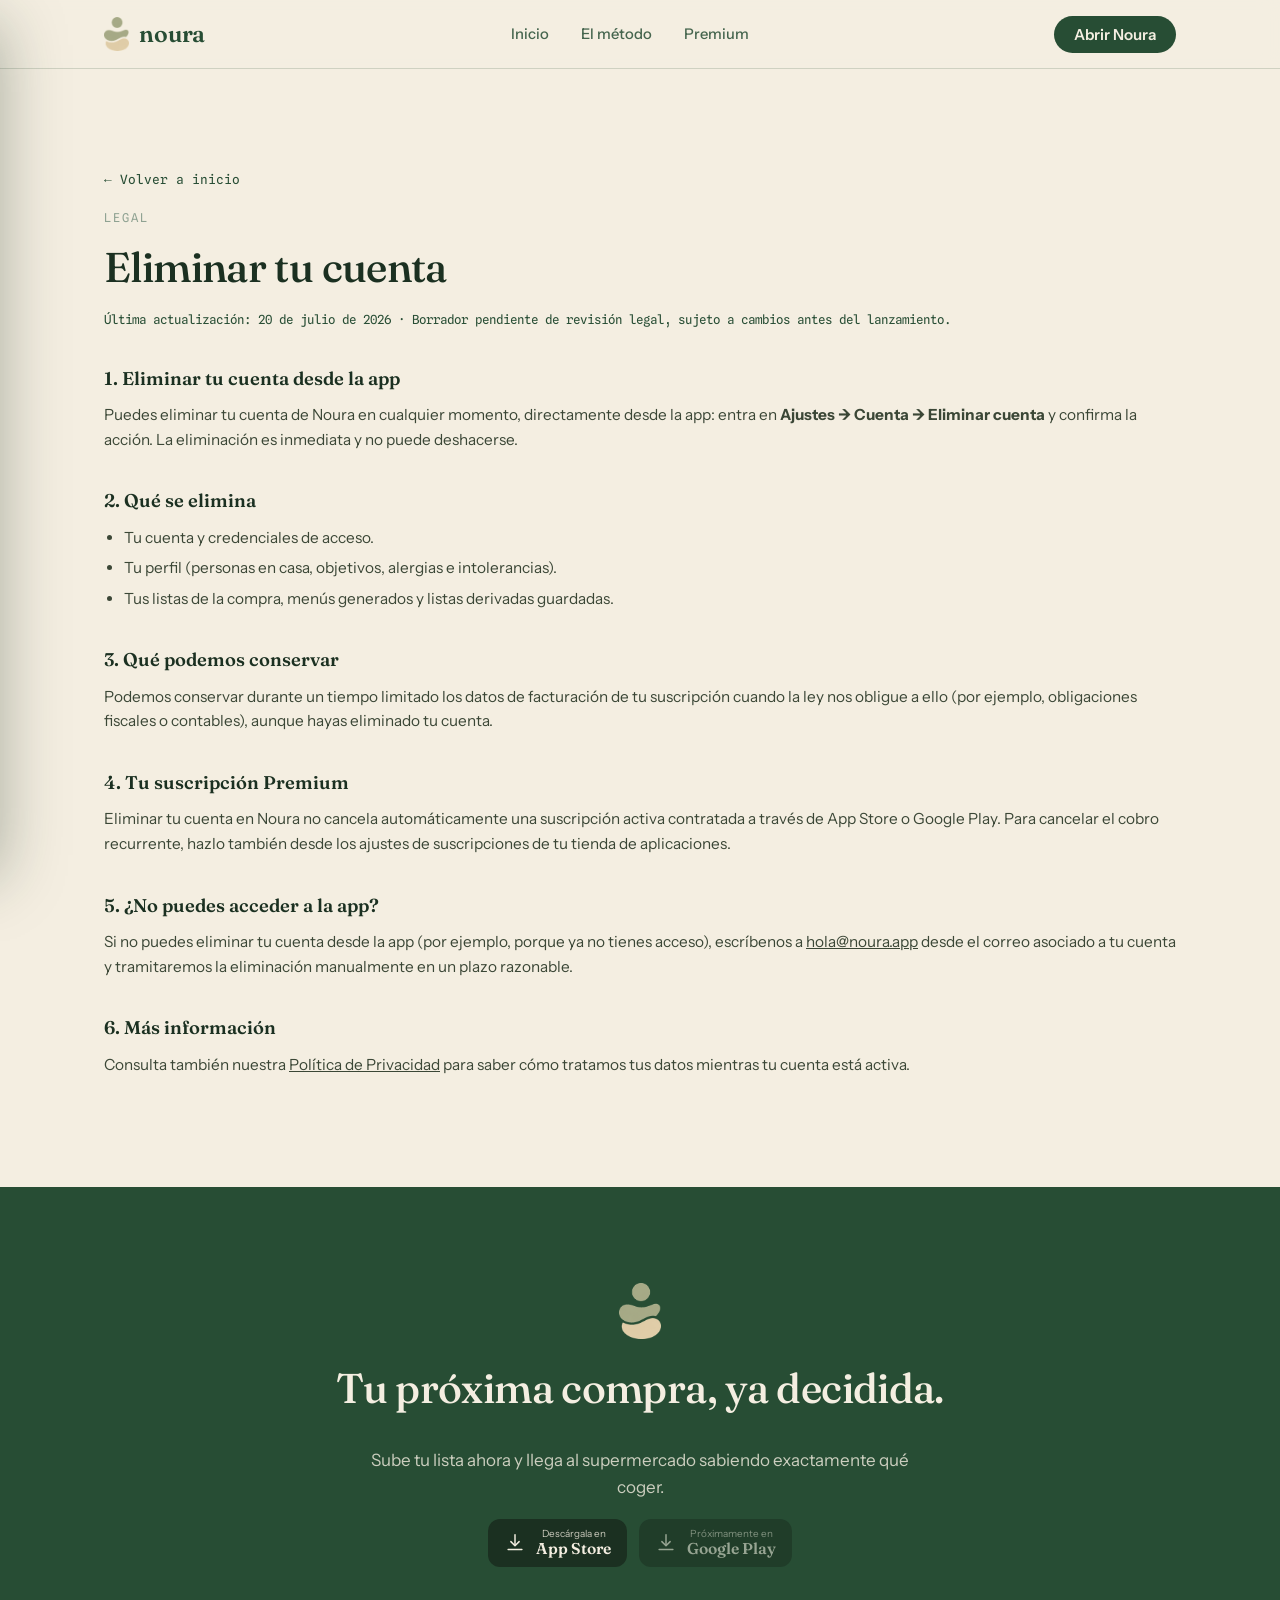
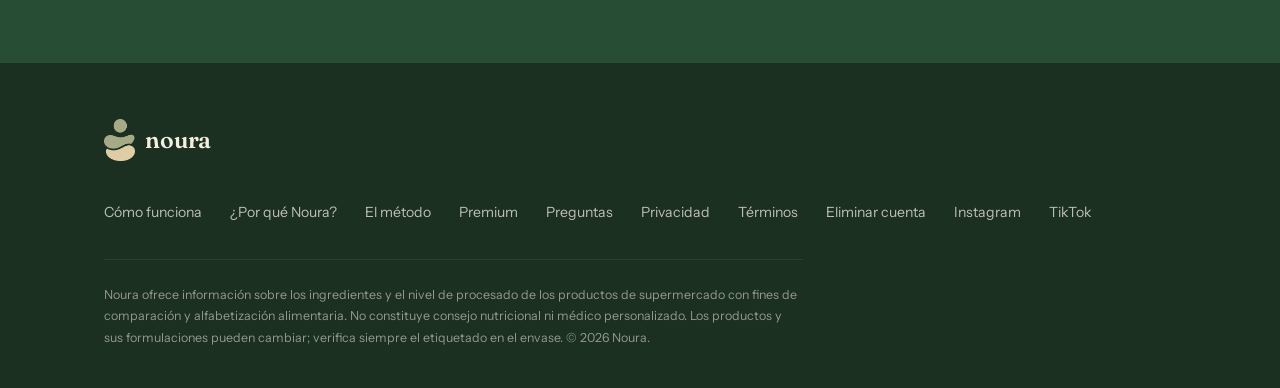
==== eliminar-cuenta.html @ 571567cc "Align marketing copy with real app, add store badges and legal pages Remove "gratis y sin límites" c" ====
<!DOCTYPE html>
<html lang="es">
<head>
<meta charset="UTF-8">
<meta name="viewport" content="width=device-width, initial-scale=1.0">
<title>Eliminar cuenta — Noura</title>
<meta name="description" content="Cómo eliminar tu cuenta de Noura y qué pasa con tus datos.">
<link rel="icon" type="image/png" href="favicon.png">
<link rel="preconnect" href="https://fonts.googleapis.com">
<link rel="preconnect" href="https://fonts.gstatic.com" crossorigin>
<link href="https://fonts.googleapis.com/css2?family=Fraunces:opsz,wght@9..144,400;9..144,500;9..144,600&family=Instrument+Sans:ital,wght@0,400;0,500;0,600;1,400&family=Spline+Sans+Mono:wght@400;500&display=swap" rel="stylesheet">
<link rel="stylesheet" href="styles.css">
</head>
<body>

<header>
  <div class="wrap nav">
    <a class="logo" href="index.html"><img src="logo.png" alt="">noura</a>
    <ul class="nav-links">
      <li><a href="index.html">Inicio</a></li>
      <li><a href="metodo.html">El método</a></li>
      <li><a href="premium.html">Premium</a></li>
    </ul>
    <div class="nav-actions">
      <button type="button" class="btn btn-primary">Abrir Noura</button>
      <button class="nav-toggle" aria-label="Abrir menú" aria-expanded="false" aria-controls="mobileDrawer">
        <span></span><span></span><span></span>
      </button>
    </div>
  </div>
</header>

<div class="drawer-overlay"></div>
<nav class="drawer" id="mobileDrawer" aria-label="Menú">
  <div class="drawer-head">
    <a class="logo" href="index.html"><img src="logo.png" alt="">noura</a>
    <button class="drawer-close" aria-label="Cerrar menú">&times;</button>
  </div>
  <ul class="drawer-links">
    <li><a href="index.html">Inicio</a></li>
    <li><a href="metodo.html">El método</a></li>
    <li><a href="premium.html">Premium</a></li>
  </ul>
  <button type="button" class="btn btn-primary">Abrir Noura</button>
</nav>

<main id="top">

<!-- ELIMINAR CUENTA -->
<section id="eliminar-cuenta">
  <div class="wrap">
    <a class="page-back reveal" href="index.html">← Volver a inicio</a>
    <p class="sec-eyebrow reveal">Legal</p>
    <h2 class="reveal">Eliminar tu cuenta</h2>
    <p class="legal-updated reveal">Última actualización: 20 de julio de 2026 · Borrador pendiente de revisión legal, sujeto a cambios antes del lanzamiento.</p>

    <div class="legal-content reveal">
      <h3>1. Eliminar tu cuenta desde la app</h3>
      <p>Puedes eliminar tu cuenta de Noura en cualquier momento, directamente desde la app: entra en <strong>Ajustes → Cuenta → Eliminar cuenta</strong> y confirma la acción. La eliminación es inmediata y no puede deshacerse.</p>

      <h3>2. Qué se elimina</h3>
      <ul>
        <li>Tu cuenta y credenciales de acceso.</li>
        <li>Tu perfil (personas en casa, objetivos, alergias e intolerancias).</li>
        <li>Tus listas de la compra, menús generados y listas derivadas guardadas.</li>
      </ul>

      <h3>3. Qué podemos conservar</h3>
      <p>Podemos conservar durante un tiempo limitado los datos de facturación de tu suscripción cuando la ley nos obligue a ello (por ejemplo, obligaciones fiscales o contables), aunque hayas eliminado tu cuenta.</p>

      <h3>4. Tu suscripción Premium</h3>
      <p>Eliminar tu cuenta en Noura no cancela automáticamente una suscripción activa contratada a través de App Store o Google Play. Para cancelar el cobro recurrente, hazlo también desde los ajustes de suscripciones de tu tienda de aplicaciones.</p>

      <h3>5. ¿No puedes acceder a la app?</h3>
      <p>Si no puedes eliminar tu cuenta desde la app (por ejemplo, porque ya no tienes acceso), escríbenos a <a href="mailto:hola@noura.app">hola@noura.app</a> desde el correo asociado a tu cuenta y tramitaremos la eliminación manualmente en un plazo razonable.</p>

      <h3>6. Más información</h3>
      <p>Consulta también nuestra <a href="privacidad.html">Política de Privacidad</a> para saber cómo tratamos tus datos mientras tu cuenta está activa.</p>
    </div>
  </div>
</section>

<!-- CTA FINAL -->
<section class="cta-final">
  <div class="wrap">
    <img class="reveal" src="logo.png" alt="">
    <h2 class="reveal">Tu próxima compra, ya decidida.</h2>
    <p class="reveal">Sube tu lista ahora y llega al supermercado sabiendo exactamente qué coger.</p>
    <!-- Nota: sustituir el href="#" por la ficha real de App Store en cuanto Apple apruebe la app -->
    <div class="store-badges reveal">
      <a class="store-badge" href="#" aria-label="Descárgala en el App Store">
        <svg class="store-badge-icon" viewBox="0 0 24 24" fill="none" stroke="currentColor" stroke-width="1.6" stroke-linecap="round" stroke-linejoin="round" aria-hidden="true"><path d="M12 3v11"/><path d="M7.5 10.5 12 15l4.5-4.5"/><path d="M4.5 19h15"/></svg>
        <span><small>Descárgala en</small><strong>App Store</strong></span>
      </a>
      <span class="store-badge store-badge-soon" aria-disabled="true">
        <svg class="store-badge-icon" viewBox="0 0 24 24" fill="none" stroke="currentColor" stroke-width="1.6" stroke-linecap="round" stroke-linejoin="round" aria-hidden="true"><path d="M12 3v11"/><path d="M7.5 10.5 12 15l4.5-4.5"/><path d="M4.5 19h15"/></svg>
        <span><small>Próximamente en</small><strong>Google Play</strong></span>
      </span>
    </div>
  </div>
</section>

</main>

<footer>
  <div class="wrap">
    <div class="foot-grid">
      <a class="logo" href="index.html"><img src="logo.png" alt="">noura</a>
      <ul class="foot-links">
        <li><a href="index.html#como-funciona">Cómo funciona</a></li>
        <li><a href="index.html#diferencia">¿Por qué Noura?</a></li>
        <li><a href="metodo.html">El método</a></li>
        <li><a href="premium.html">Premium</a></li>
        <li><a href="index.html#faq">Preguntas</a></li>
        <li><a href="privacidad.html">Privacidad</a></li>
        <li><a href="terminos.html">Términos</a></li>
        <li><a href="eliminar-cuenta.html">Eliminar cuenta</a></li>
        <li><a href="https://www.instagram.com/noura.aio/" target="_blank" rel="noopener">Instagram</a></li>
        <li><a href="https://www.tiktok.com/@noura.aio" target="_blank" rel="noopener">TikTok</a></li>
      </ul>
    </div>
    <p class="disclaimer">Noura ofrece información sobre los ingredientes y el nivel de procesado de los productos de supermercado con fines de comparación y alfabetización alimentaria. No constituye consejo nutricional ni médico personalizado. Los productos y sus formulaciones pueden cambiar; verifica siempre el etiquetado en el envase. © 2026 Noura.</p>
  </div>
</footer>

<script src="script.js"></script>

</body>
</html>
---- styles.css ----
:root{
  --cream:#F4EEE1;
  --cream-deep:#EDE4D2;
  --forest:#274D34;
  --dark:#1B3021;
  --sage:#8FA292;
  --sand:#E0CDA8;
  --ink:#22301F;
  --line:rgba(39,77,52,.18);
  --display:"Fraunces",Georgia,serif;
  --body:"Instrument Sans",system-ui,sans-serif;
  --mono:"Spline Sans Mono",ui-monospace,monospace;
}
*{margin:0;padding:0;box-sizing:border-box}
html{scroll-behavior:smooth}
@media(prefers-reduced-motion:reduce){html{scroll-behavior:auto}}
body{
  font-family:var(--body);
  background:var(--cream);
  color:var(--ink);
  line-height:1.6;
  font-size:17px;
  -webkit-font-smoothing:antialiased;
}
body.drawer-open{overflow:hidden}
a{color:inherit}
a:focus-visible,button:focus-visible{outline:2px solid var(--forest);outline-offset:3px;border-radius:2px}
.wrap{max-width:1120px;margin:0 auto;padding:0 24px}

/* ---------- Nav ---------- */
header{
  position:sticky;top:0;z-index:50;
  background:rgba(244,238,225,.92);
  backdrop-filter:blur(10px);
  border-bottom:1px solid var(--line);
}
.nav{display:flex;align-items:center;justify-content:space-between;height:68px;gap:12px}
.logo{
  display:flex;align-items:center;gap:10px;
  font-family:var(--display);font-weight:600;font-size:1.45rem;
  color:var(--forest);text-decoration:none;letter-spacing:-.01em;
}
.logo img{height:34px;width:auto;display:block}
footer .logo img{height:42px}
.nav-links{display:flex;gap:32px;align-items:center;list-style:none}
.nav-links a{
  text-decoration:none;font-size:.92rem;font-weight:500;
  color:var(--forest);opacity:.85;transition:opacity .2s;
}
.nav-links a:hover{opacity:1}
.btn{
  display:inline-block;text-decoration:none;font-weight:600;font-size:.95rem;
  padding:12px 24px;border-radius:100px;transition:transform .15s,box-shadow .15s;
  border:none;cursor:pointer;font-family:var(--body);
}
.btn-primary{background:var(--forest);color:var(--cream)}
.btn-primary:hover{transform:translateY(-1px);box-shadow:0 6px 20px rgba(27,48,33,.25)}
.btn-ghost{background:transparent;color:var(--forest);border:1.5px solid var(--forest)}
.btn-ghost:hover{background:rgba(39,77,52,.06)}
.nav .btn{padding:9px 20px}
.nav-actions{display:flex;align-items:center;gap:10px}
.nav-toggle{
  display:none;flex-direction:column;justify-content:center;gap:5px;
  width:36px;height:36px;background:none;border:none;cursor:pointer;padding:0;flex:none;
}
.nav-toggle span{display:block;width:22px;height:2px;background:var(--forest);border-radius:2px}
@media(max-width:800px){
  .nav-links{display:none}
  .nav-toggle{display:flex}
}

/* ---------- Mobile drawer ---------- */
.drawer-overlay{
  position:fixed;inset:0;background:rgba(27,48,33,.45);
  opacity:0;pointer-events:none;transition:opacity .25s ease;z-index:90;
}
.drawer-overlay.open{opacity:1;pointer-events:auto}
.drawer{
  position:fixed;top:0;left:0;bottom:0;width:min(78vw,320px);
  background:var(--cream);z-index:95;padding:22px 24px 28px;
  transform:translateX(-100%);transition:transform .3s ease;
  box-shadow:24px 0 60px -24px rgba(27,48,33,.35);
  display:flex;flex-direction:column;overflow-y:auto;
}
.drawer.open{transform:translateX(0)}
.drawer-head{display:flex;justify-content:space-between;align-items:center;margin-bottom:20px}
.drawer-close{
  background:none;border:none;font-size:1.7rem;line-height:1;
  color:var(--forest);cursor:pointer;padding:4px 8px;font-family:var(--body);
}
.drawer-links{display:flex;flex-direction:column;list-style:none}
.drawer-links a{
  text-decoration:none;color:var(--dark);font-weight:500;font-size:1.03rem;
  padding:14px 4px;border-bottom:1px solid var(--line);display:block;
}
.drawer .btn{margin-top:22px;text-align:center}

/* ---------- Hero ---------- */
.hero{padding:88px 0 96px;overflow:hidden}
.hero-grid{display:grid;grid-template-columns:1.05fr .95fr;gap:64px;align-items:start}
.eyebrow{
  font-family:var(--mono);font-size:.78rem;letter-spacing:.14em;
  text-transform:uppercase;color:var(--forest);opacity:.75;margin-bottom:22px;
}
h1{
  font-family:var(--display);font-weight:500;
  font-size:clamp(2.4rem,5vw,3.7rem);
  line-height:1.08;letter-spacing:-.02em;color:var(--dark);
  margin-bottom:24px;
}
h1 .accent{color:var(--sage)}
.hero p.lead{font-size:1.15rem;max-width:32em;color:var(--ink);opacity:.88;margin-bottom:34px}
.hero-ctas{display:flex;gap:14px;flex-wrap:wrap;align-items:center;margin-bottom:26px}
.hero-note{font-family:var(--mono);font-size:.78rem;color:var(--forest);opacity:.65}

/* claims crossed out */
.claims{display:flex;gap:10px;flex-wrap:wrap;margin-top:38px}
.claim{
  font-family:var(--mono);font-size:.75rem;letter-spacing:.06em;
  padding:6px 14px;border:1px solid var(--line);border-radius:100px;
  color:var(--forest);position:relative;opacity:.8;
}
.claim::after{
  content:"";position:absolute;left:8%;top:50%;height:1.5px;width:84%;
  background:var(--forest);transform:rotate(-4deg);
}

/* ---------- Demo card ---------- */
.demo-eyebrow{
  position:relative;
  font-family:var(--mono);font-size:.78rem;letter-spacing:.14em;
  text-transform:uppercase;color:var(--sage);
  padding-top:22px;margin-bottom:14px;
  display:none;
}
.demo-eyebrow::before{
  content:"";position:absolute;top:0;left:50%;width:100vw;
  transform:translateX(-50%);border-top:2px solid var(--sage);
}
@media(max-width:900px){.demo-eyebrow{display:block}}
.demo{
  background:var(--cream-deep);border:1px solid var(--sage);border-radius:20px;
  box-shadow:0 24px 60px -24px rgba(27,48,33,.28);
  padding:26px;position:relative;
}
.demo-head{
  display:flex;justify-content:space-between;align-items:center;
  padding-bottom:16px;border-bottom:1px dashed var(--line);margin-bottom:18px;
}
.demo-head .t{font-family:var(--display);font-weight:600;font-size:1.05rem;color:var(--dark)}
.demo-head .pill{
  font-family:var(--mono);font-size:.68rem;letter-spacing:.1em;text-transform:uppercase;
  background:var(--sand);color:var(--dark);padding:5px 12px;border-radius:100px;
}
.list-item{
  font-family:var(--mono);font-size:.85rem;color:var(--forest);
  padding:8px 0;display:flex;gap:10px;align-items:center;opacity:.55;
  transition:opacity .2s ease;
}
.list-item.active{opacity:1;font-weight:500}
.list-item .dot{width:6px;height:6px;border-radius:50%;background:var(--sage);flex:none}
.list-item.active .dot{background:var(--forest)}
.reco{
  margin-top:16px;background:var(--cream);border:1.5px solid var(--forest);
  border-radius:14px;padding:18px 18px 16px;
  transition:opacity .22s ease;
}
.reco.fading{opacity:0}
.reco .tag{
  font-family:var(--mono);font-size:.65rem;letter-spacing:.14em;text-transform:uppercase;
  color:var(--forest);opacity:.7;display:block;margin-bottom:6px;
  line-height:1.4;height:2.8em;overflow:hidden;
}
.reco-top{display:flex;gap:12px;align-items:center}
.reco-img{
  width:56px;height:56px;border-radius:10px;object-fit:cover;flex:none;
  border:1px solid var(--line);background:#fff;
}
.reco-top .reco-text{flex:1;min-width:0}
.reco .name{
  font-weight:600;color:var(--dark);margin-bottom:8px;
  height:3.4em;overflow:hidden;
}
.reco .ing{
  font-family:var(--mono);font-size:.76rem;line-height:1.7;color:var(--forest);
  background:rgba(143,162,146,.14);border-radius:8px;padding:10px 12px;margin-bottom:10px;
  height:7em;overflow:hidden;
}
.reco .why{font-size:.85rem;color:var(--ink);opacity:.85;height:3.4em;overflow:hidden}
.reco .alt{
  margin-top:10px;padding-top:10px;border-top:1px dashed var(--line);
  font-size:.8rem;color:var(--forest);opacity:.75;
}
.rejected{
  margin-top:12px;border:1px solid var(--line);border-radius:14px;
  padding:14px 18px;opacity:.75;transition:opacity .22s ease;
}
.rejected.fading{opacity:0}
.rejected .name{
  font-weight:500;color:var(--ink);text-decoration:line-through;text-decoration-color:var(--sage);
  margin-bottom:4px;font-size:.92rem;height:3.4em;overflow:hidden;
}
.rejected .why{font-size:.8rem;color:var(--forest);height:3.4em;overflow:hidden;display:block}
@media(max-width:900px){
  .hero{padding:56px 0 72px}
  .hero-grid{grid-template-columns:1fr;gap:48px}
}

/* ---------- Sticky in-page section nav (home) ---------- */
.section-nav{
  position:sticky;top:68px;z-index:40;
  background:rgba(244,238,225,.94);backdrop-filter:blur(8px);
  border-bottom:1px solid var(--line);
}
.section-nav .wrap{
  display:flex;gap:28px;padding:14px 24px;overflow-x:auto;position:relative;
}
.section-nav a{
  font-family:var(--mono);font-size:.8rem;font-weight:500;letter-spacing:.02em;
  color:var(--forest);opacity:.6;text-decoration:none;white-space:nowrap;
  padding-bottom:3px;border-bottom:2px solid transparent;
  transition:opacity .2s,border-color .2s;
}
.section-nav a:hover{opacity:.85}
.section-nav a.active{opacity:1;font-weight:600}
.nav-indicator{
  position:absolute;bottom:0;left:0;height:2px;background:var(--forest);
  width:0;transform:translateX(0);transition:transform .3s ease,width .3s ease;
  pointer-events:none;
}
@media(prefers-reduced-motion:reduce){.nav-indicator{transition:none}}

/* ---------- Sections ---------- */
section{padding:96px 0}
section[id]{scroll-margin-top:68px}
#como-funciona{background:var(--cream-deep);border-top:1px solid var(--line)}
.sec-eyebrow{
  font-family:var(--mono);font-size:.76rem;letter-spacing:.16em;
  text-transform:uppercase;color:var(--sage);margin-bottom:16px;
}
h2{
  font-family:var(--display);font-weight:500;
  font-size:clamp(1.9rem,3.6vw,2.6rem);line-height:1.15;
  letter-spacing:-.015em;color:var(--dark);margin-bottom:18px;max-width:20em;
}
.reveal.slide-left{transform:translateX(-32px)}
.reveal.slide-right{transform:translateX(32px)}
.sec-lead{font-size:1.08rem;max-width:36em;opacity:.85;margin-bottom:56px}

/* Steps */
.steps{display:grid;grid-template-columns:repeat(3,1fr);gap:28px}
.step{
  background:#FBF7EE;border:1px solid var(--line);border-radius:18px;padding:30px 28px;
}
.step .num{
  font-family:var(--display);font-size:2.2rem;font-weight:500;
  -webkit-text-stroke:1px var(--forest);color:transparent;display:block;margin-bottom:14px;
}
.step h3{font-family:var(--display);font-weight:600;font-size:1.2rem;color:var(--dark);margin-bottom:10px}
.step p{font-size:.94rem;opacity:.85}
@media(max-width:800px){.steps{grid-template-columns:1fr}}

/* Método (dark) */
.metodo{background:var(--dark);color:var(--cream)}
.metodo .sec-eyebrow{color:var(--sand)}
.metodo h2{color:var(--cream)}
.metodo .sec-lead{color:var(--cream);opacity:.75}
.rules{display:grid;grid-template-columns:1fr 1fr;gap:0;border-top:1px solid rgba(244,238,225,.16)}
.rule{
  padding:30px 28px 30px 0;border-bottom:1px solid rgba(244,238,225,.16);
}
.rule:nth-child(odd){padding-right:48px;border-right:1px solid rgba(244,238,225,.16)}
.rule:nth-child(even){padding-left:48px}
.rule h3{
  font-family:var(--display);font-weight:500;font-size:1.25rem;
  color:var(--sand);margin-bottom:10px;
}
.rule p{font-size:.94rem;opacity:.8;line-height:1.65}
@media(max-width:800px){
  .rules{grid-template-columns:1fr}
  .rule:nth-child(odd){border-right:none;padding-right:0}
  .rule:nth-child(even){padding-left:0}
}

/* ¿Por qué Noura? */
#diferencia{background:rgba(143,162,146,.1);border-top:1px solid var(--line)}
.vs-grid{display:grid;grid-template-columns:1fr 1fr;gap:28px;margin-top:8px}
.vs-card{border-radius:18px;padding:34px 32px;border:1px solid var(--line)}
.vs-card.them{background:transparent}
.vs-card.us{background:var(--forest);color:var(--cream);border-color:var(--forest)}
.vs-card .label{
  font-family:var(--mono);font-size:.7rem;letter-spacing:.14em;text-transform:uppercase;
  display:block;margin-bottom:14px;opacity:.65;
}
.vs-card h3{font-family:var(--display);font-weight:500;font-size:1.4rem;margin-bottom:12px}
.vs-card.them h3{color:var(--dark)}
.vs-card.us h3{color:var(--sand)}
.vs-card p{font-size:.95rem;opacity:.85}
@media(max-width:800px){.vs-grid{grid-template-columns:1fr}}

/* Banner gratis */
.gratis{background:var(--cream-deep);border-top:1px solid var(--line);padding:72px 0}
.gratis-inner{
  display:flex;align-items:center;justify-content:space-between;gap:40px;flex-wrap:wrap;
}
.gratis h2{margin-bottom:10px}
.gratis p{opacity:.85;max-width:34em}
.gratis .big{
  font-family:var(--display);font-size:clamp(1.4rem,2.4vw,1.8rem);
  color:var(--forest);font-weight:500;
}

/* Premium */
.premium{background:var(--dark);color:var(--cream)}
.premium .sec-eyebrow{color:var(--sand)}
.premium h2{color:var(--cream)}
.premium .sec-lead{color:var(--cream);opacity:.75;margin-bottom:48px}
.premium-grid{display:grid;grid-template-columns:1fr 1fr;gap:56px;align-items:center}
.premium-copy h3{
  font-family:var(--display);font-weight:500;font-size:1.6rem;
  color:var(--sand);margin-bottom:14px;
}
.premium-copy p{opacity:.82;margin-bottom:18px;font-size:1rem}
.premium-copy .btn{background:var(--sand);color:var(--dark);margin-top:10px}
.premium-more{
  margin-top:34px;padding-top:24px;border-top:1px solid rgba(244,238,225,.16);
  font-size:.88rem;opacity:.65;font-family:var(--mono);letter-spacing:.02em;
}
.premium-features{list-style:none;display:flex;flex-direction:column;gap:16px;margin:22px 0 8px}
.premium-features li{display:flex;gap:12px;align-items:flex-start;font-size:.98rem;opacity:.9}
.premium-features .pf-num{
  font-family:var(--mono);font-size:.72rem;color:var(--sand);
  border:1px solid rgba(244,238,225,.35);border-radius:50%;
  width:24px;height:24px;display:flex;align-items:center;justify-content:center;
  flex:none;margin-top:1px;
}
@media(max-width:520px){
  .premium-copy h3{font-size:1.3rem}
  .premium-copy p,.premium-features li{font-size:.92rem}
}

/* Premium demo: menú -> lista */
.menu-demo{
  background:rgba(244,238,225,.06);border:1px solid rgba(244,238,225,.18);
  border-radius:20px;padding:24px;
}
.menu-demo .md-label{
  font-family:var(--mono);font-size:.66rem;letter-spacing:.14em;text-transform:uppercase;
  color:var(--sand);display:block;margin-bottom:10px;
}
.profile-chips{display:flex;gap:8px;flex-wrap:wrap}
.chip{
  font-family:var(--mono);font-size:.72rem;color:var(--cream);
  border:1px solid rgba(244,238,225,.35);border-radius:100px;
  padding:5px 13px;background:rgba(244,238,225,.06);
}
.menu-box{
  background:rgba(244,238,225,.08);border:1px dashed rgba(244,238,225,.3);
  border-radius:12px;padding:16px 18px;font-family:var(--mono);
  font-size:.8rem;line-height:1.9;color:var(--cream);
}
.menu-box span{opacity:.6}
.md-arrow{
  text-align:center;font-family:var(--mono);color:var(--sand);
  padding:14px 0;font-size:.8rem;letter-spacing:.1em;
}
.deduced{
  background:var(--cream);border-radius:12px;padding:16px 18px;color:var(--ink);
}
.deduced .d-item{
  display:flex;justify-content:space-between;gap:14px;align-items:baseline;
  padding:8px 0;border-bottom:1px dashed var(--line);font-size:.85rem;
}
.deduced .d-item:last-child{border-bottom:none}
.deduced .d-item.total{
  border-top:1.5px solid var(--forest);border-bottom:none;margin-top:4px;padding-top:12px;
}
.deduced .d-item.total b{font-family:var(--display);font-size:.98rem}
.deduced .d-item.total span{font-family:var(--body);font-weight:600;font-size:.95rem;color:var(--dark);opacity:1}
.deduced .d-item b{font-weight:600;color:var(--dark)}
.deduced .d-item span{font-family:var(--mono);font-size:.7rem;color:var(--forest);opacity:.7;white-space:nowrap}
@media(max-width:900px){.premium-grid{grid-template-columns:1fr;gap:40px}}

/* FAQ */
#faq{border-top:1px solid var(--line)}
.faq-list{max-width:760px}
details{border-bottom:1px solid var(--line)}
summary{
  cursor:pointer;list-style:none;padding:22px 0;
  font-family:var(--display);font-weight:500;font-size:1.15rem;color:var(--dark);
  display:flex;justify-content:space-between;align-items:center;gap:20px;
}
summary::-webkit-details-marker{display:none}
summary::after{content:"+";font-family:var(--mono);font-size:1.3rem;color:var(--sage);flex:none;transition:transform .2s}
details[open] summary::after{transform:rotate(45deg)}
details p{padding:0 0 24px;font-size:.96rem;opacity:.85;max-width:40em}

/* CTA final */
.cta-final{background:var(--forest);color:var(--cream);text-align:center}
.cta-final h2{color:var(--cream);margin:0 auto 16px}
.cta-final p{opacity:.8;max-width:32em;margin:0 auto 36px}
.cta-final .btn{background:var(--sand);color:var(--dark);font-size:1.05rem;padding:15px 34px}
.cta-final img{height:56px;margin:0 auto 26px;display:block}

/* Footer */
footer{background:var(--dark);color:var(--cream);padding:56px 0 40px;font-size:.88rem}
.foot-grid{display:flex;justify-content:space-between;gap:40px;flex-wrap:wrap;margin-bottom:36px;align-items:center}
footer .logo{color:var(--cream)}
.foot-links{display:flex;gap:28px;list-style:none;flex-wrap:wrap}
.foot-links a{text-decoration:none;opacity:.75}
.foot-links a:hover{opacity:1}
.disclaimer{
  border-top:1px solid rgba(244,238,225,.14);padding-top:24px;
  font-size:.78rem;opacity:.55;max-width:56em;line-height:1.7;
}

/* Reveal on scroll */
.reveal{opacity:0;transform:translateY(18px);transition:opacity .6s ease,transform .6s ease}
.reveal.in{opacity:1;transform:none}
@media(prefers-reduced-motion:reduce){.reveal{opacity:1;transform:none;transition:none}}

/* Menú semanal teaser */
#menu-semanal{border-top:1px solid var(--line)}
.menu-teaser{display:grid;grid-template-columns:1.05fr .95fr;gap:56px;align-items:center}
.menu-teaser-copy .btn{margin-top:8px}
.menu-teaser-demo{
  background:var(--cream-deep);border:1px solid var(--line);border-radius:20px;padding:24px;
}
.mt-label{
  font-family:var(--mono);font-size:.7rem;letter-spacing:.14em;text-transform:uppercase;
  color:var(--forest);opacity:.7;display:block;margin-bottom:10px;
}
.mt-box{
  background:var(--cream);border:1px dashed var(--line);border-radius:12px;padding:16px 18px;
  font-family:var(--mono);font-size:.8rem;line-height:1.9;color:var(--ink);
}
.mt-box span{opacity:.75;color:var(--forest)}
.mt-arrow{
  text-align:center;font-family:var(--mono);color:var(--forest);opacity:.7;
  padding:14px 0;font-size:.8rem;letter-spacing:.1em;
}
.mt-list{
  background:var(--cream);border:1px solid var(--line);border-radius:12px;padding:14px 18px;
  font-family:var(--mono);font-size:.82rem;color:var(--ink);display:flex;flex-direction:column;gap:10px;
}
.mt-list span{display:flex;align-items:center}
.mt-dot{width:6px;height:6px;border-radius:50%;background:var(--sage);display:inline-block;margin-right:10px;flex:none}
@media(max-width:900px){.menu-teaser{grid-template-columns:1fr;gap:36px}}

/* App store badges */
.store-badges{display:flex;gap:12px;flex-wrap:wrap;margin-bottom:26px}
.store-badge{
  display:inline-flex;align-items:center;gap:10px;
  background:var(--dark);color:var(--cream);border-radius:12px;
  padding:9px 16px;text-decoration:none;transition:transform .15s,box-shadow .15s;
}
a.store-badge:hover{transform:translateY(-1px);box-shadow:0 6px 20px rgba(27,48,33,.25)}
.store-badge-icon{width:22px;height:22px;flex:none}
.store-badge span{display:flex;flex-direction:column;line-height:1.15}
.store-badge small{font-size:.62rem;opacity:.8;font-family:var(--body)}
.store-badge strong{font-family:var(--display);font-size:.98rem;font-weight:600}
.store-badge-soon{opacity:.55;cursor:default}
.cta-final .store-badges{justify-content:center;margin-bottom:0}

/* Legal pages (privacidad / términos / eliminar cuenta) */
.legal-content{max-width:64em}
.legal-content h3{
  font-family:var(--display);font-weight:600;font-size:1.15rem;
  color:var(--dark);margin:34px 0 10px;
}
.legal-content h3:first-child{margin-top:0}
.legal-content p{font-size:.96rem;opacity:.88;margin-bottom:14px}
.legal-content ul{margin:0 0 14px 20px}
.legal-content li{font-size:.96rem;opacity:.88;margin-bottom:6px}
.legal-updated{
  font-family:var(--mono);font-size:.78rem;color:var(--forest);opacity:.65;margin-bottom:34px;
}

/* Standalone page hero (método / premium) */
.page-hero{padding:64px 0 16px}
.page-hero .sec-eyebrow{margin-bottom:16px}
.page-back{
  font-family:var(--mono);font-size:.8rem;color:var(--forest);opacity:.75;
  text-decoration:none;display:inline-block;margin-bottom:18px;
}
.page-back:hover{opacity:1}
.metodo .page-back,.premium .page-back{color:var(--sand)}
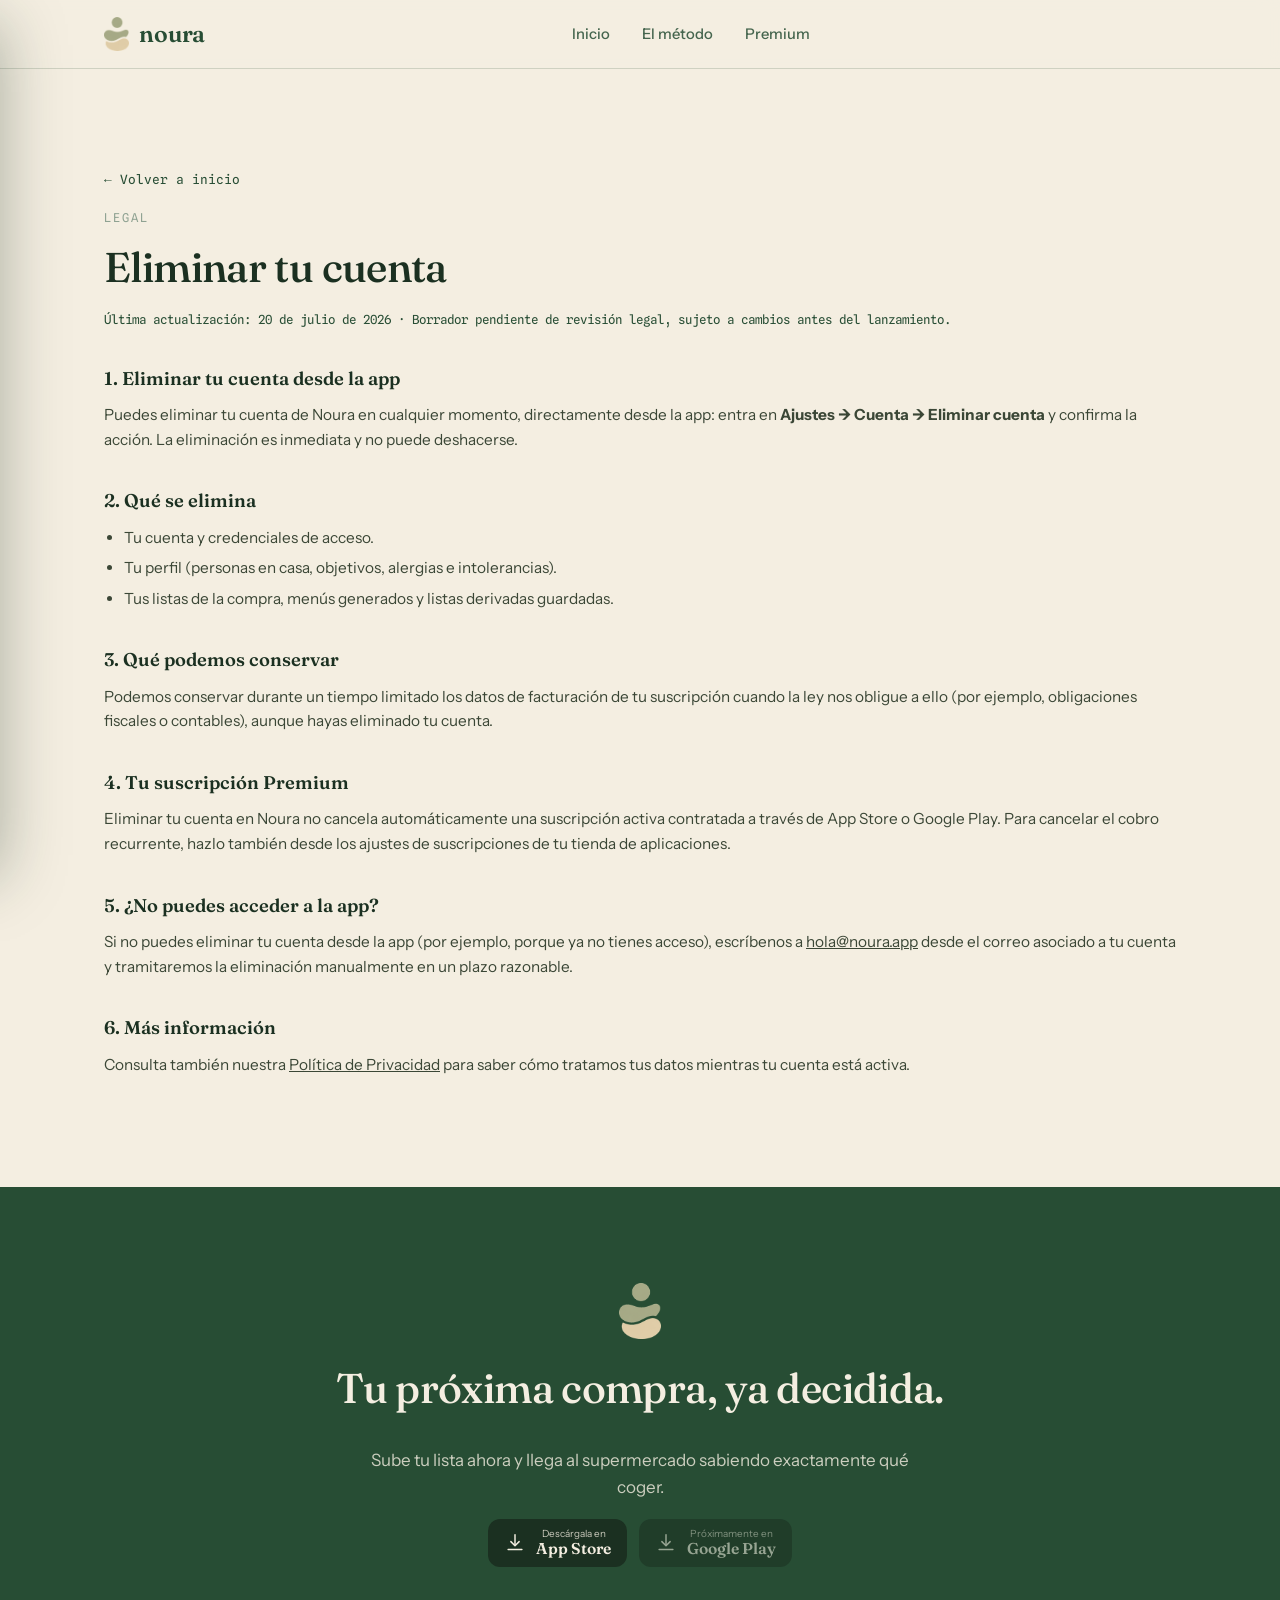
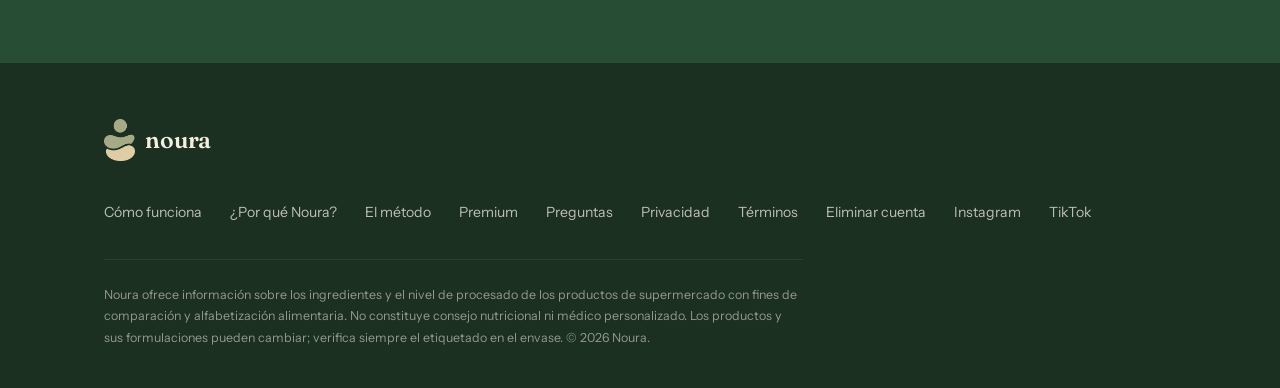
==== commit f2b0a2cb: "Remove inert "Abrir Noura" nav button It was a dead button (no href, no handler) and "Abrir Noura" w" ====
--- a/eliminar-cuenta.html
+++ b/eliminar-cuenta.html
@@ -22,7 +22,6 @@
       <li><a href="premium.html">Premium</a></li>
     </ul>
     <div class="nav-actions">
-      <button type="button" class="btn btn-primary">Abrir Noura</button>
       <button class="nav-toggle" aria-label="Abrir menú" aria-expanded="false" aria-controls="mobileDrawer">
         <span></span><span></span><span></span>
       </button>
@@ -41,7 +40,6 @@
     <li><a href="metodo.html">El método</a></li>
     <li><a href="premium.html">Premium</a></li>
   </ul>
-  <button type="button" class="btn btn-primary">Abrir Noura</button>
 </nav>
 
 <main id="top">
--- a/styles.css
+++ b/styles.css
@@ -419,33 +419,22 @@
 .reveal.in{opacity:1;transform:none}
 @media(prefers-reduced-motion:reduce){.reveal{opacity:1;transform:none;transition:none}}
 
-/* Menú semanal teaser */
+/* Menú semanal teaser + capturas reales de la app */
 #menu-semanal{border-top:1px solid var(--line)}
-.menu-teaser{display:grid;grid-template-columns:1.05fr .95fr;gap:56px;align-items:center}
-.menu-teaser-copy .btn{margin-top:8px}
-.menu-teaser-demo{
-  background:var(--cream-deep);border:1px solid var(--line);border-radius:20px;padding:24px;
-}
-.mt-label{
-  font-family:var(--mono);font-size:.7rem;letter-spacing:.14em;text-transform:uppercase;
-  color:var(--forest);opacity:.7;display:block;margin-bottom:10px;
-}
-.mt-box{
-  background:var(--cream);border:1px dashed var(--line);border-radius:12px;padding:16px 18px;
-  font-family:var(--mono);font-size:.8rem;line-height:1.9;color:var(--ink);
-}
-.mt-box span{opacity:.75;color:var(--forest)}
-.mt-arrow{
-  text-align:center;font-family:var(--mono);color:var(--forest);opacity:.7;
-  padding:14px 0;font-size:.8rem;letter-spacing:.1em;
-}
-.mt-list{
-  background:var(--cream);border:1px solid var(--line);border-radius:12px;padding:14px 18px;
-  font-family:var(--mono);font-size:.82rem;color:var(--ink);display:flex;flex-direction:column;gap:10px;
-}
-.mt-list span{display:flex;align-items:center}
-.mt-dot{width:6px;height:6px;border-radius:50%;background:var(--sage);display:inline-block;margin-right:10px;flex:none}
-@media(max-width:900px){.menu-teaser{grid-template-columns:1fr;gap:36px}}
+.app-shots{display:flex;gap:32px;justify-content:center;flex-wrap:wrap;margin-top:48px}
+.phone-frame{width:220px;margin:0}
+.phone-frame img{
+  display:block;width:100%;border-radius:26px;border:6px solid var(--dark);
+  box-shadow:0 24px 60px -24px rgba(27,48,33,.35);
+}
+.phone-frame figcaption{
+  margin-top:14px;text-align:center;font-family:var(--mono);font-size:.78rem;
+  letter-spacing:.06em;text-transform:uppercase;color:var(--forest);opacity:.75;
+}
+@media(max-width:700px){
+  .app-shots{gap:18px}
+  .phone-frame{width:42%}
+}
 
 /* App store badges */
 .store-badges{display:flex;gap:12px;flex-wrap:wrap;margin-bottom:26px}
